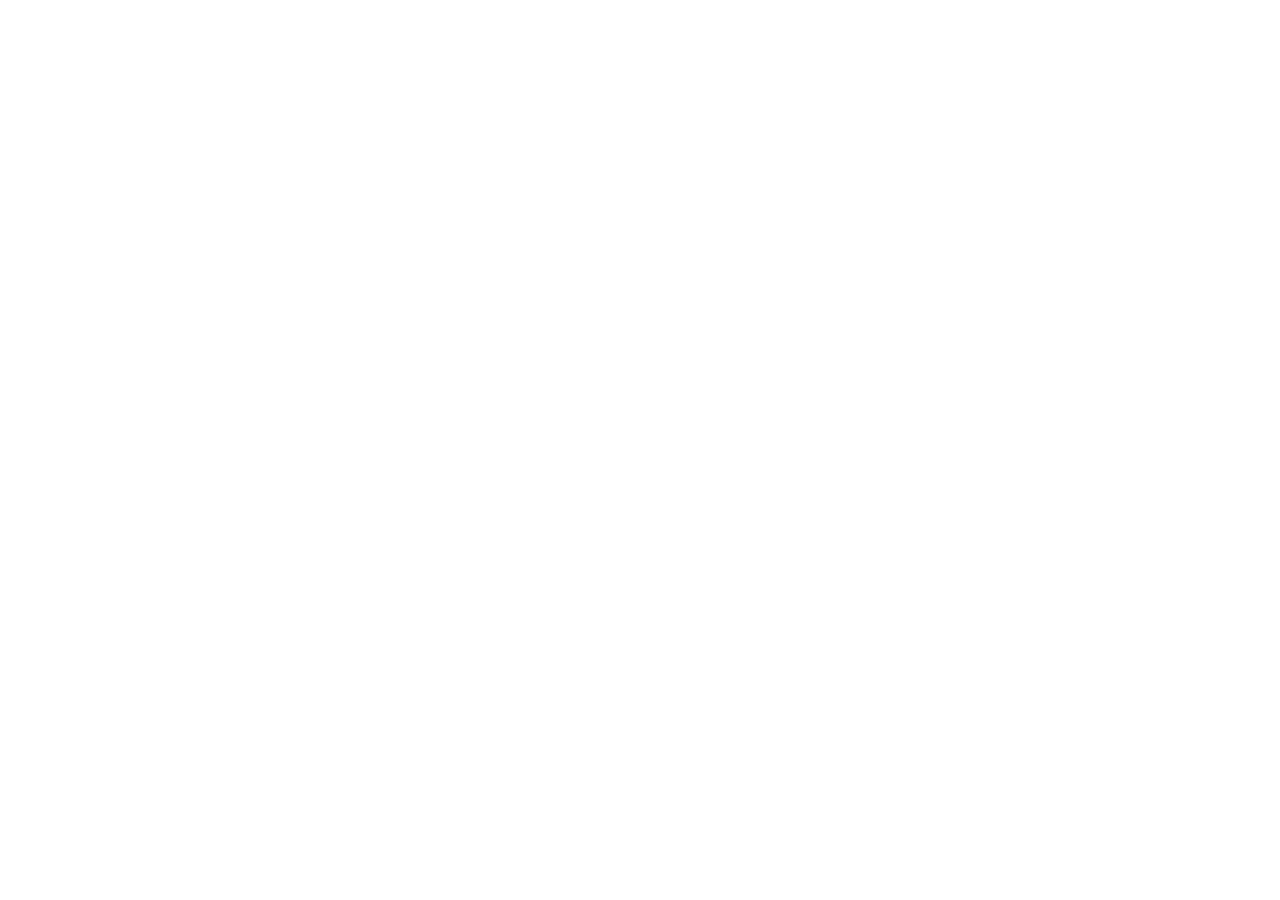
==== cases.html @ 2557eb44 "Updates" ====
<!DOCTYPE html>
<html lang="en">
  <head>
    <meta charset="UTF-8" />
    <meta name="viewport" content="width=device-width, initial-scale=1.0" />
    <title>THEOS IT Solutions - Case Studies</title>

    <script type="module" crossorigin src="/web/assets/cases-BDOZfWuF.js"></script>
    <link rel="modulepreload" crossorigin href="/web/assets/tailwindcss-ByQt3I36.js">
    <link rel="stylesheet" crossorigin href="/web/assets/tailwindcss-DubqBxiW.css">
  </head>
  <body>
    <div id="root"></div>

    <!-- Analytics -->
    <!-- Google tag (gtag.js) -->
    <script async src="https://www.googletagmanager.com/gtag/js?id=G-J3DT580KQK"></script>
    <script>
      window.dataLayer = window.dataLayer || [];
      function gtag(){dataLayer.push(arguments);}
      gtag('js', new Date());

      gtag('config', 'G-J3DT580KQK');
    </script>
    <!-- /Analytics -->

  </body>
</html>
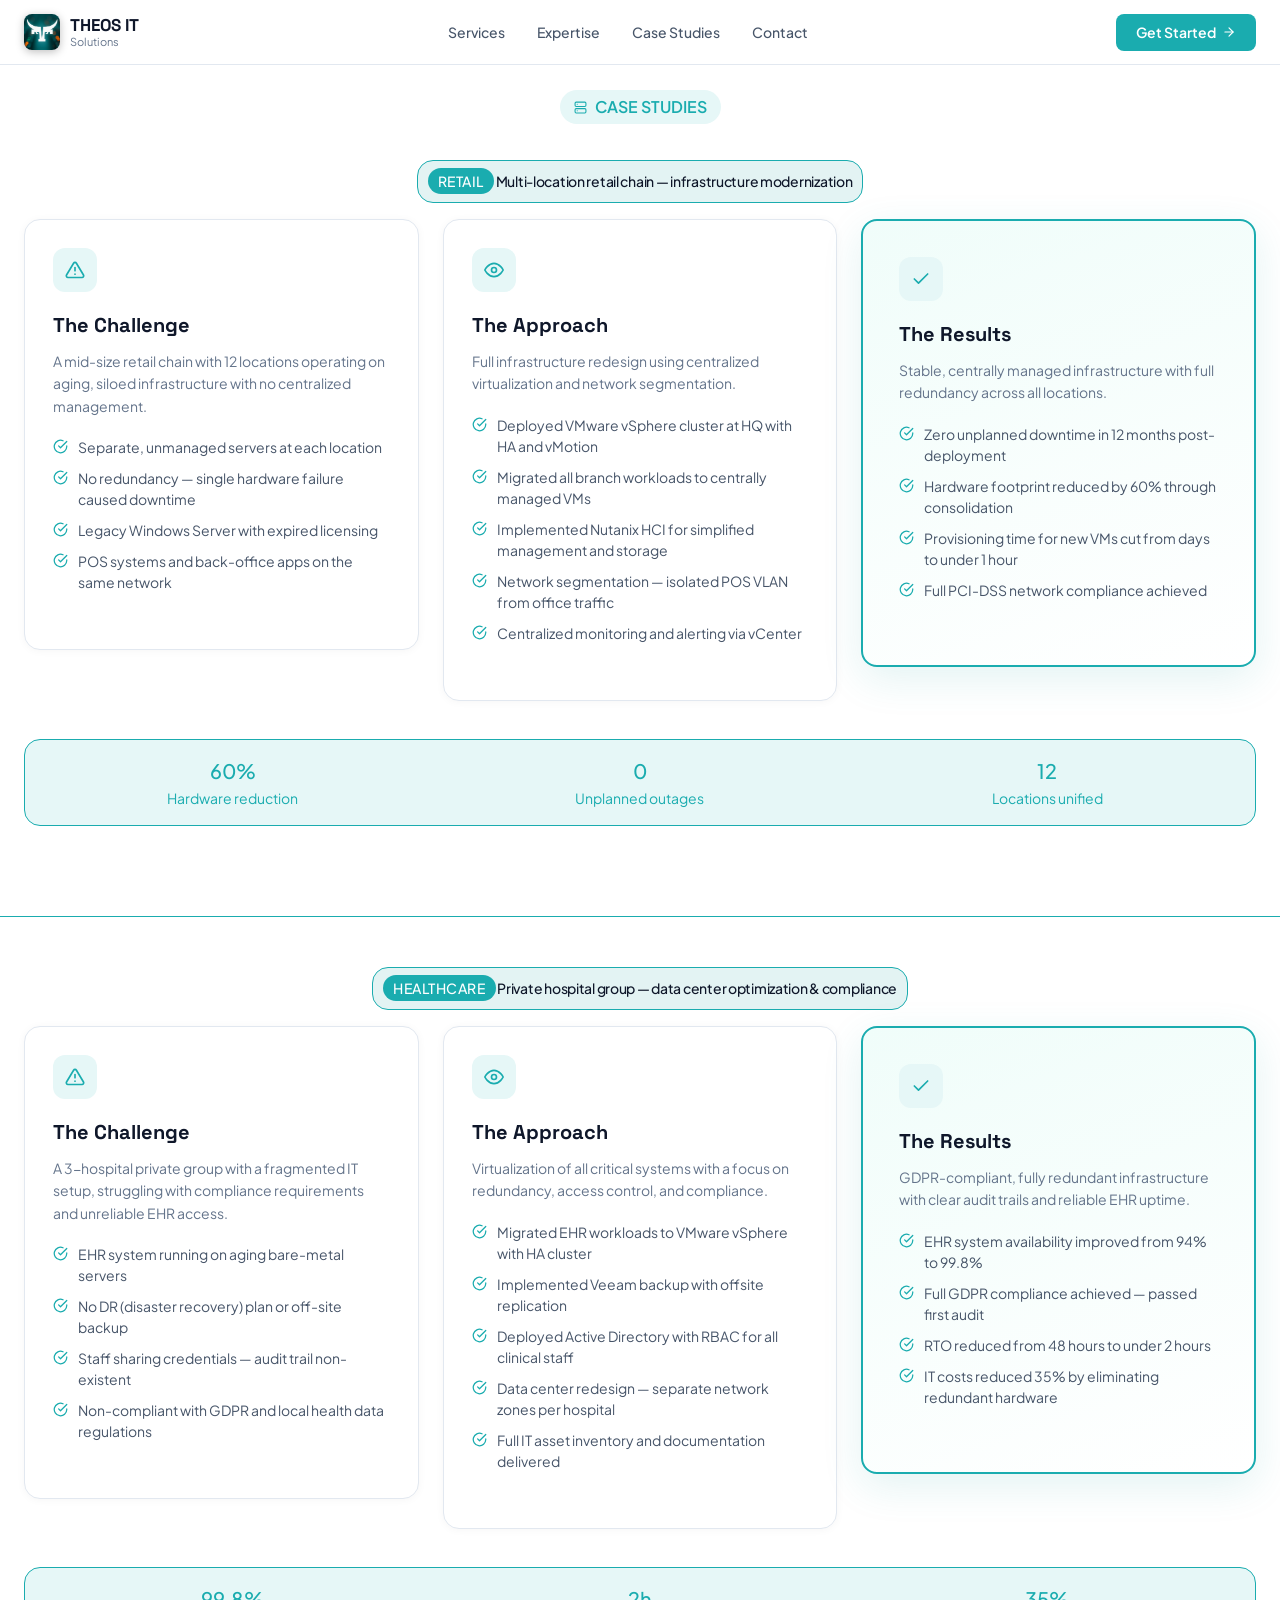
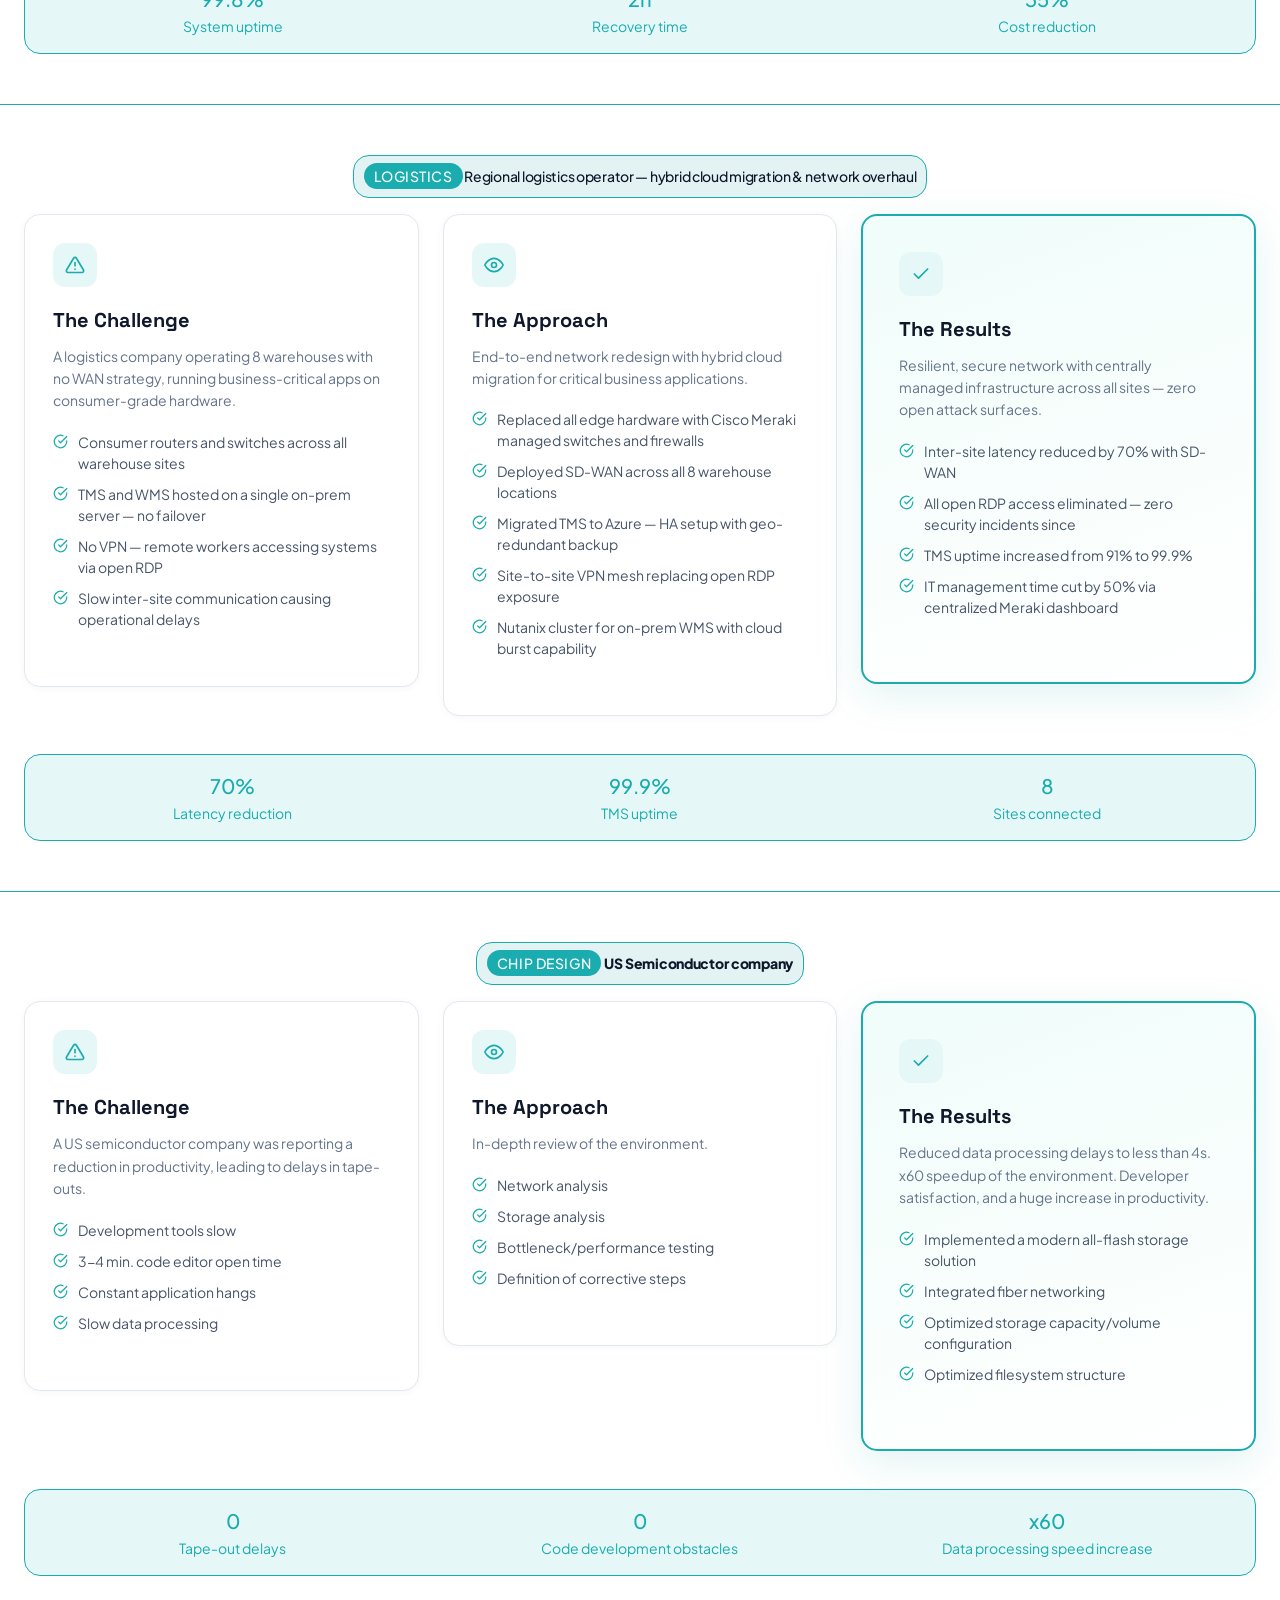
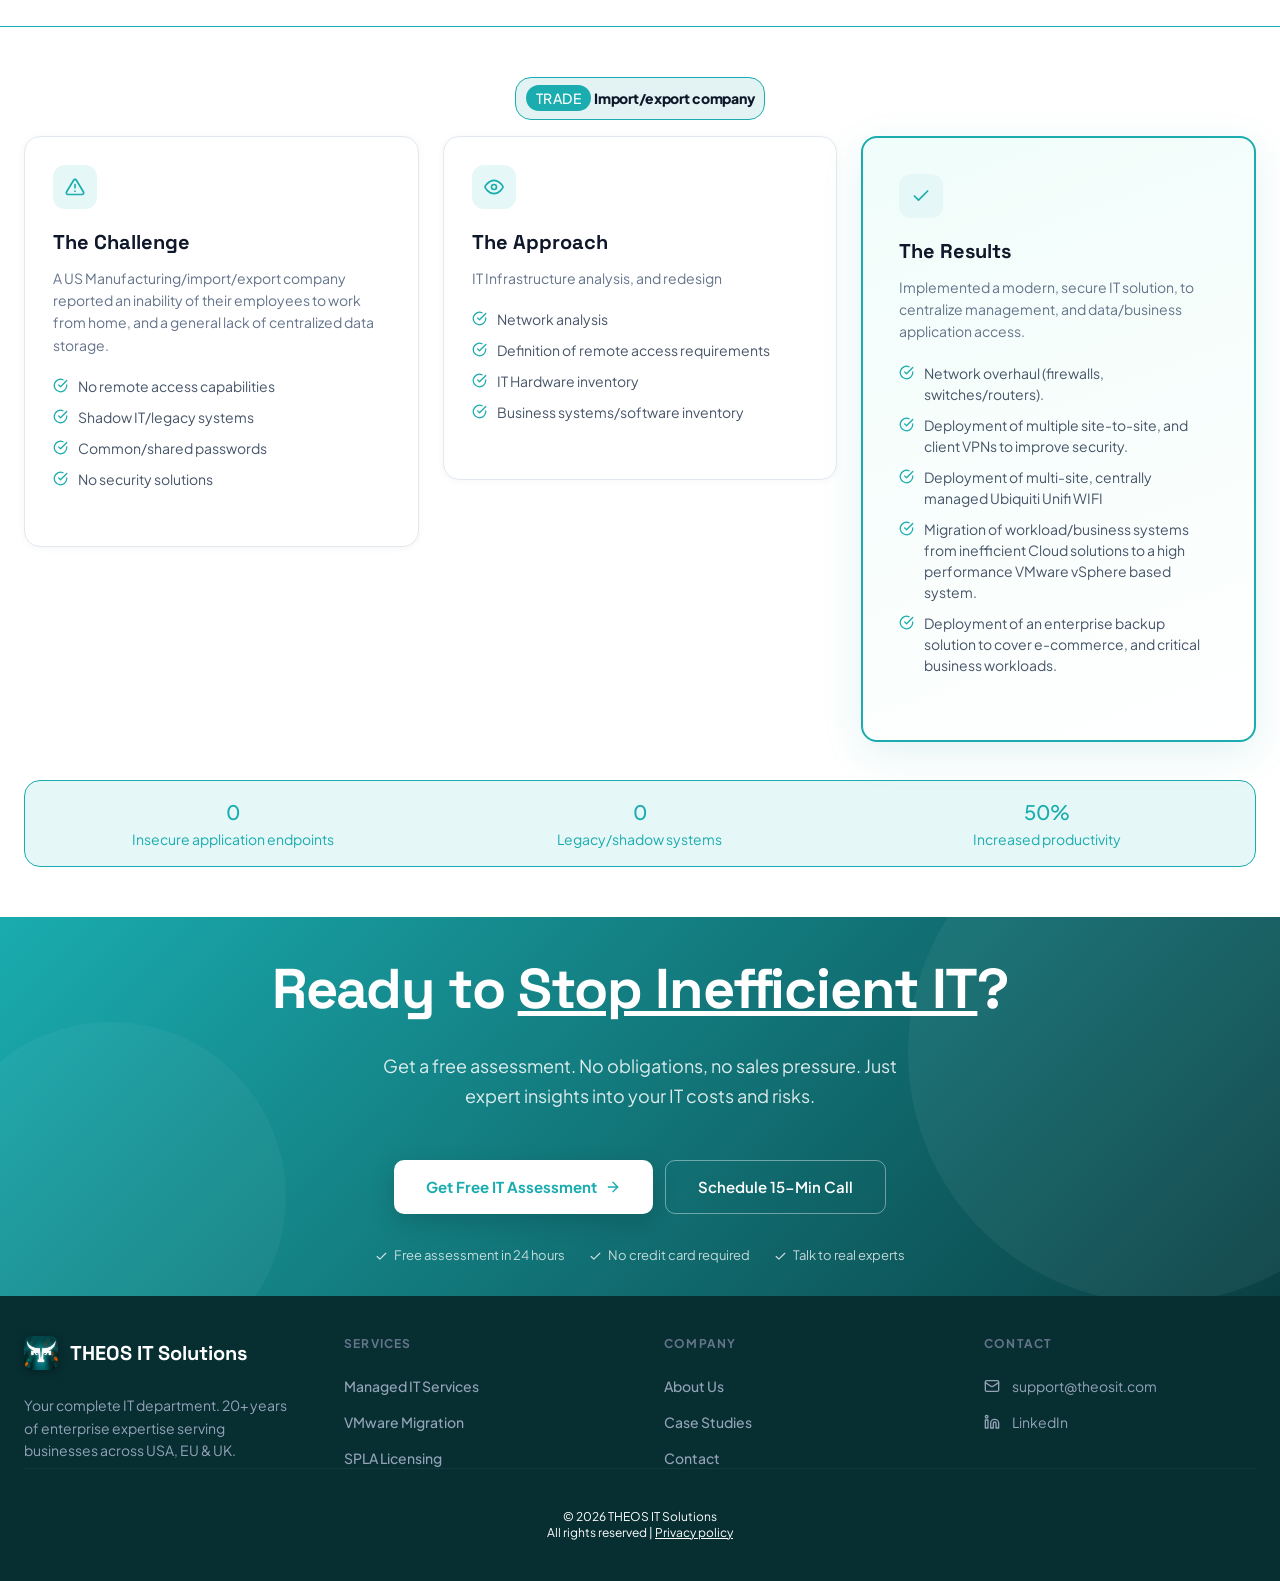
==== commit 6ca2db4f: "Updates" ====
--- a/cases.html
+++ b/cases.html
@@ -5,9 +5,9 @@
     <meta name="viewport" content="width=device-width, initial-scale=1.0" />
     <title>THEOS IT Solutions - Case Studies</title>
 
-    <script type="module" crossorigin src="/web/assets/cases-BDOZfWuF.js"></script>
-    <link rel="modulepreload" crossorigin href="/web/assets/tailwindcss-ByQt3I36.js">
-    <link rel="stylesheet" crossorigin href="/web/assets/tailwindcss-DubqBxiW.css">
+    <script type="module" crossorigin src="/assets/cases-BDOZfWuF.js"></script>
+    <link rel="modulepreload" crossorigin href="/assets/tailwindcss-ByQt3I36.js">
+    <link rel="stylesheet" crossorigin href="/assets/tailwindcss-DubqBxiW.css">
   </head>
   <body>
     <div id="root"></div>
--- a/assets/tailwindcss-DubqBxiW.css
+++ b/assets/tailwindcss-DubqBxiW.css
@@ -0,0 +1 @@
+@import "https://fonts.googleapis.com/css2?family=Plus+Jakarta+Sans:wght@400;500;600;700&family=Space+Grotesk:wght@500;600;700&display=swap";@tailwind base;@tailwind components;@tailwind utilities;*{box-sizing:border-box;margin:0;padding:0}html{scroll-behavior:smooth}body{font-family:Plus Jakarta Sans,sans-serif}.font-display{font-family:Space Grotesk,sans-serif}.teal-gradient{background:linear-gradient(135deg,#1aacaf 0%,#0a4044 100%)}.hero-gradient{background:linear-gradient(140deg,#072e31 0%,#0a3a3e 45%,#0d5558 100%)}.glass{-webkit-backdrop-filter:blur(16px);backdrop-filter:blur(16px);background:#ffffff12;border:1px solid #ffffff1f}.card-hover{transition:transform .2s,box-shadow .2s}.card-hover:hover{transform:translateY(-4px);box-shadow:0 20px 40px #0000001f}.btn-scale{transition:transform .15s,box-shadow .15s}.btn-scale:hover{transform:scale(1.03)}.btn-scale:active{transform:scale(.98)}.nav-link{position:relative}.nav-link:after{content:"";background:#1aacaf;width:0;height:2px;transition:width .2s;position:absolute;bottom:-2px;left:0}.nav-link:hover:after{width:100%}.badge-pulse{animation:3s ease-in-out infinite badgePulse}@keyframes badgePulse{0%,to{opacity:1}50%{opacity:.7}}.tech-badge{transition:all .2s}.tech-badge:hover{color:#1aacaf;background:#e4f7f7;border-color:#1aacaf;transform:scale(1.05)}.stat-num{font-family:Space Grotesk,sans-serif}.problem-card{border-left:4px solid #ef4444}.scrolled-nav{box-shadow:0 2px 24px #00000014}.featured-card{position:relative;overflow:visible}.featured-card:before{content:"";z-index:-1;background:linear-gradient(135deg,#1aacaf,#0a4044);border-radius:18px;position:absolute;inset:-2px}@media (width<=768px){.mobile-menu{display:none}.mobile-menu.open{z-index:999;background:#fff;flex-direction:column;gap:1rem;padding:1.5rem;display:flex;position:fixed;top:64px;left:0;right:0;box-shadow:0 8px 24px #0000001f}}.cs-industry-badge{letter-spacing:.04em;text-transform:uppercase;border-radius:100px;padding:4px 10px;font-size:clamp(14px,1vw,24px);font-weight:500}.badge-retail,.badge-health,.badge-logistics,.badge-chip{color:#fff;background:#1aacaf}.cs-stats{color:#1aacaf;background:#e6f7f7;border:.5px solid;border-radius:16px;grid-template-columns:repeat(3,1fr);gap:8px;margin-top:38px;padding:16px 8px;display:grid}.cs-stat{text-align:center}.cs-stat-num{color:#1aacaf;font-size:20px;font-weight:500}.cs-stat-label{color:#1aacaf;margin-top:2px;font-size:14px}.cs-border{text-align:center;background:#1b9b9e1f;border:.5px solid #1aacaf;border-radius:16px;padding:10px;display:inline-block}
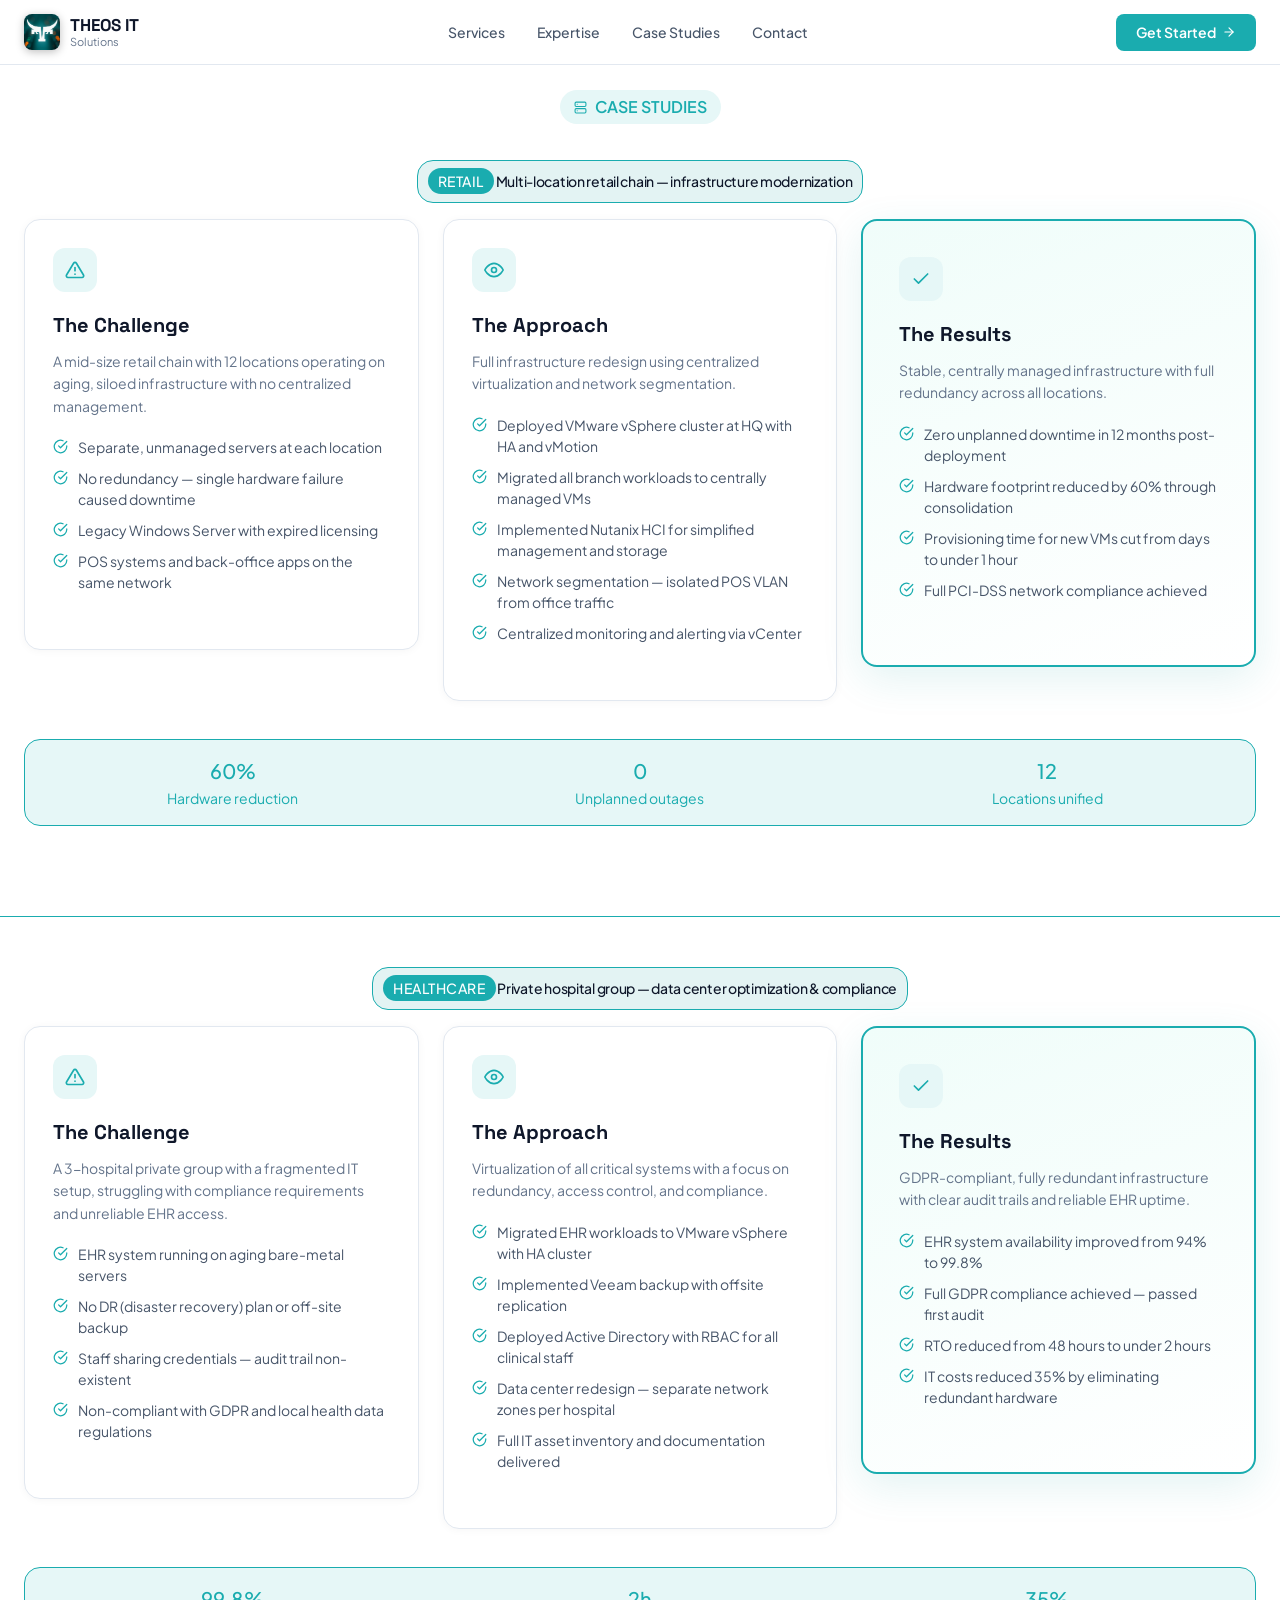
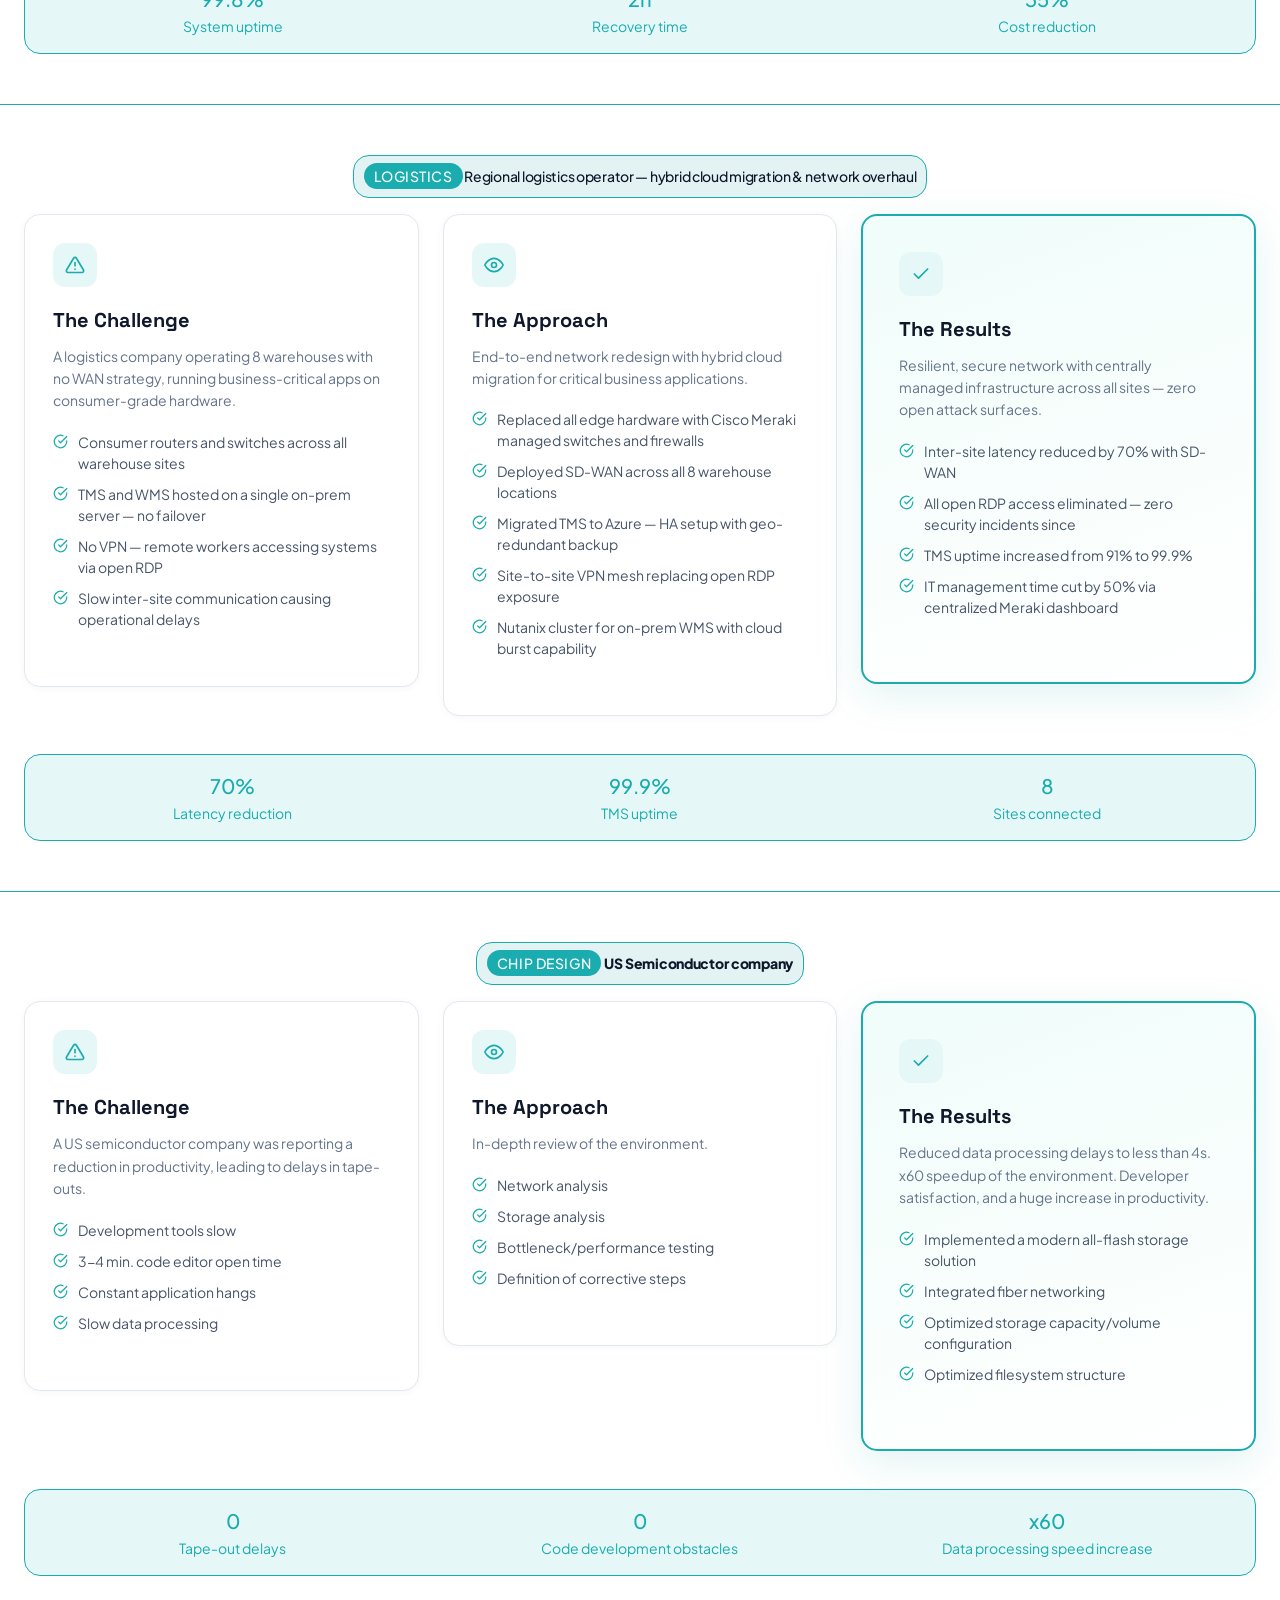
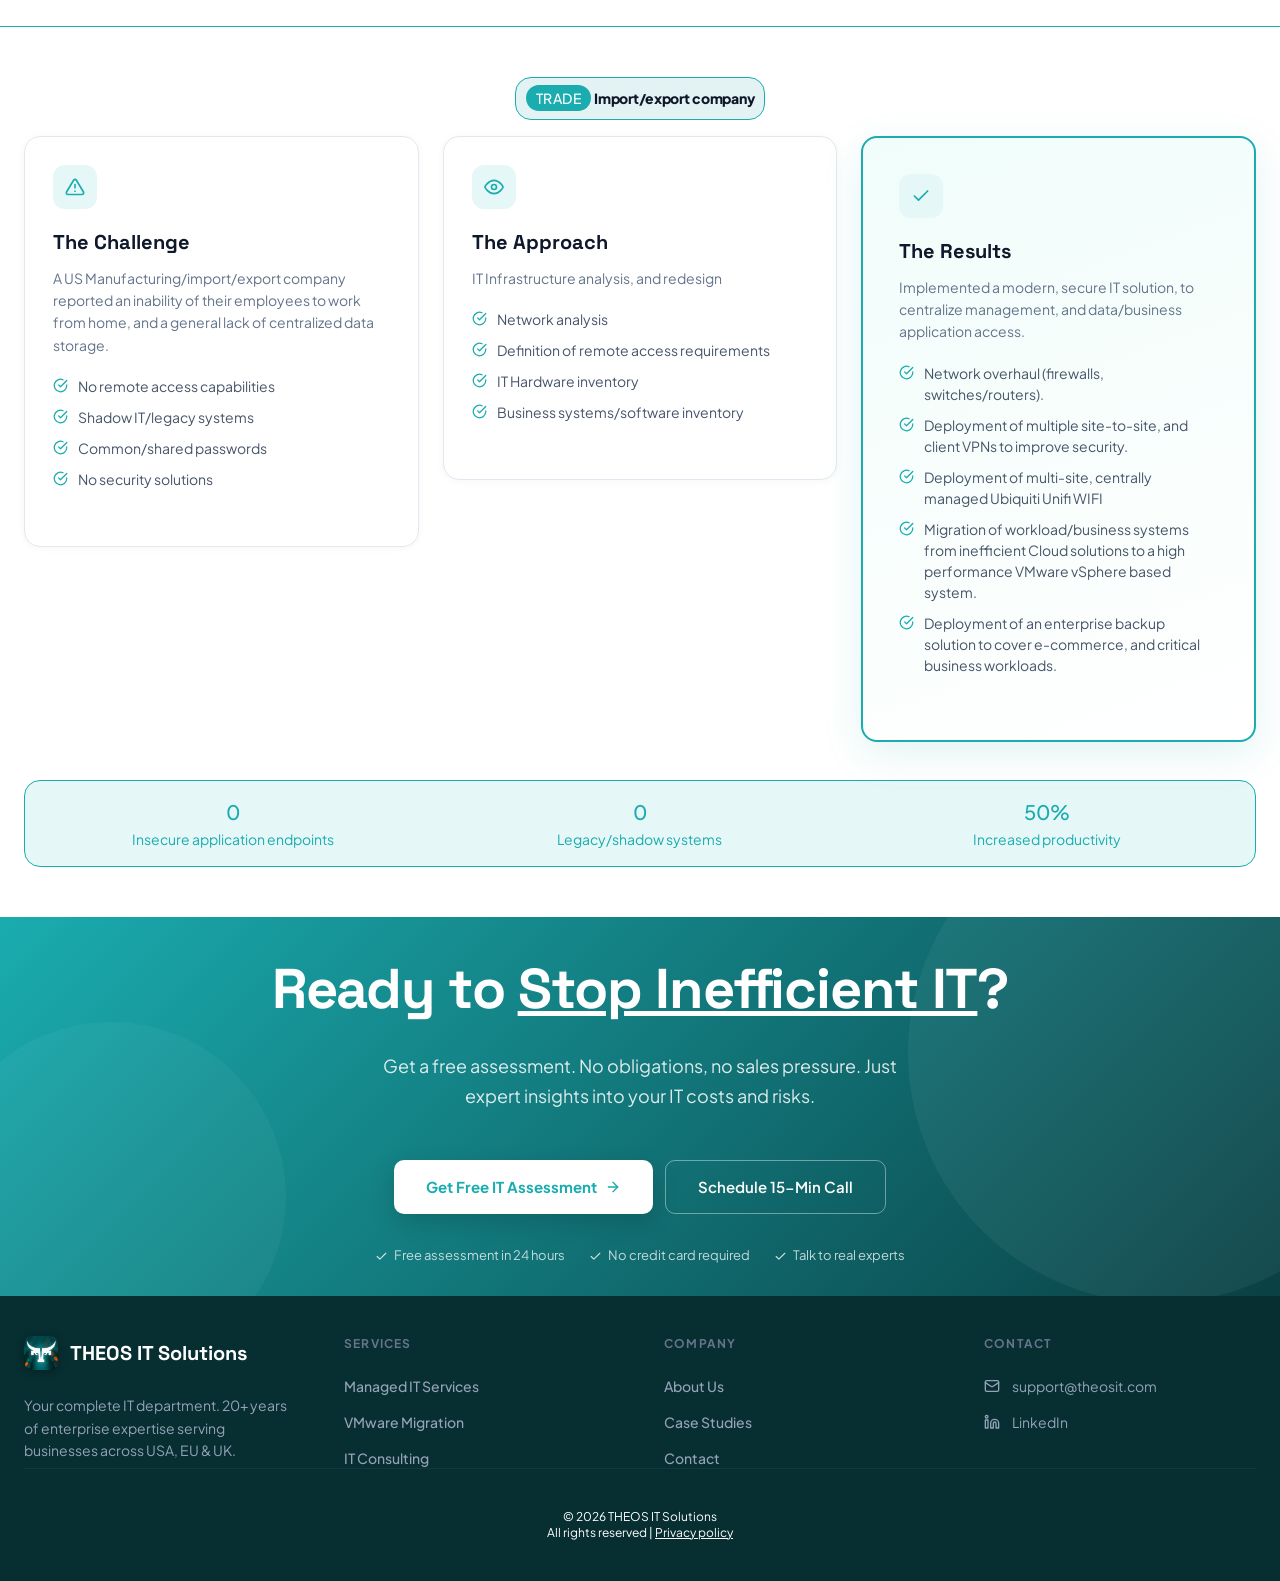
==== commit 9aa8085d: "Updates" ====
--- a/cases.html
+++ b/cases.html
@@ -5,7 +5,7 @@
     <meta name="viewport" content="width=device-width, initial-scale=1.0" />
     <title>THEOS IT Solutions - Case Studies</title>
 
-    <script type="module" crossorigin src="/assets/cases-BDOZfWuF.js"></script>
+    <script type="module" crossorigin src="/assets/cases-ws-rBuNX.js"></script>
     <link rel="modulepreload" crossorigin href="/assets/tailwindcss-ByQt3I36.js">
     <link rel="stylesheet" crossorigin href="/assets/tailwindcss-DubqBxiW.css">
   </head>
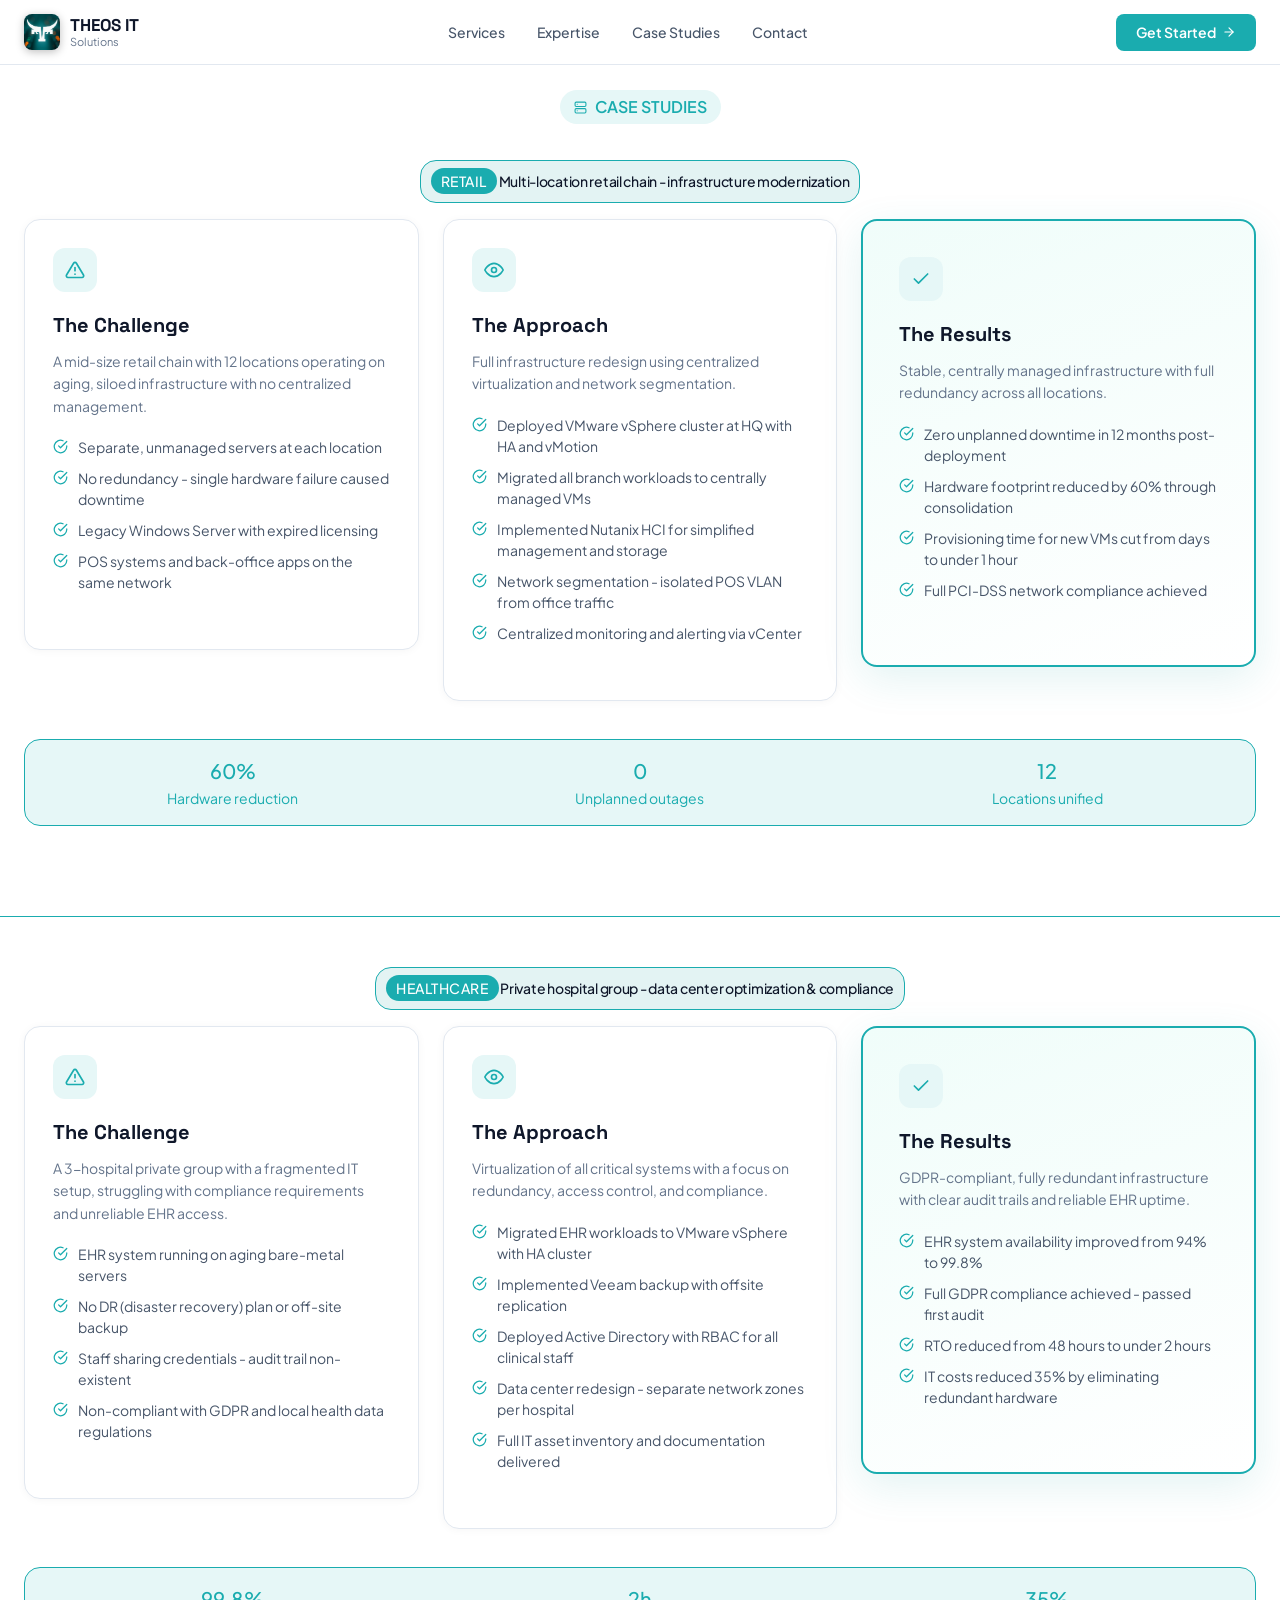
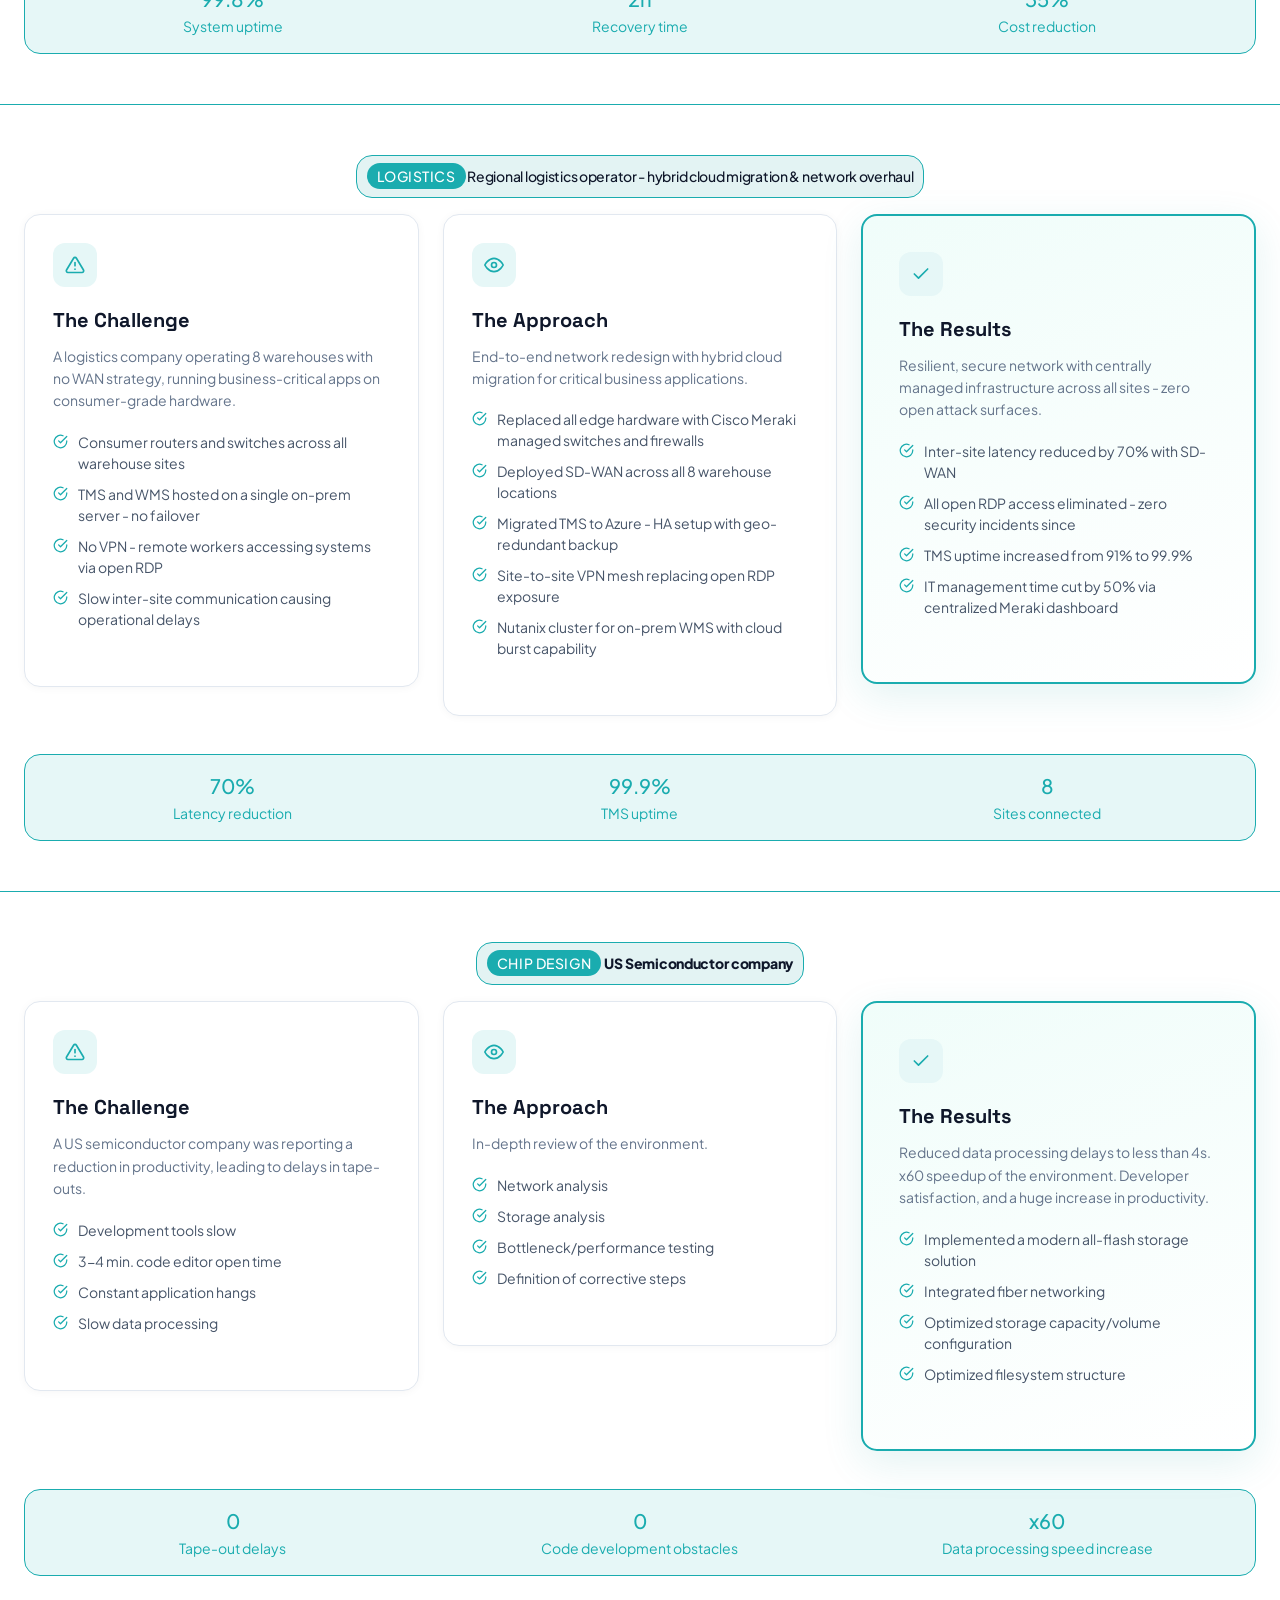
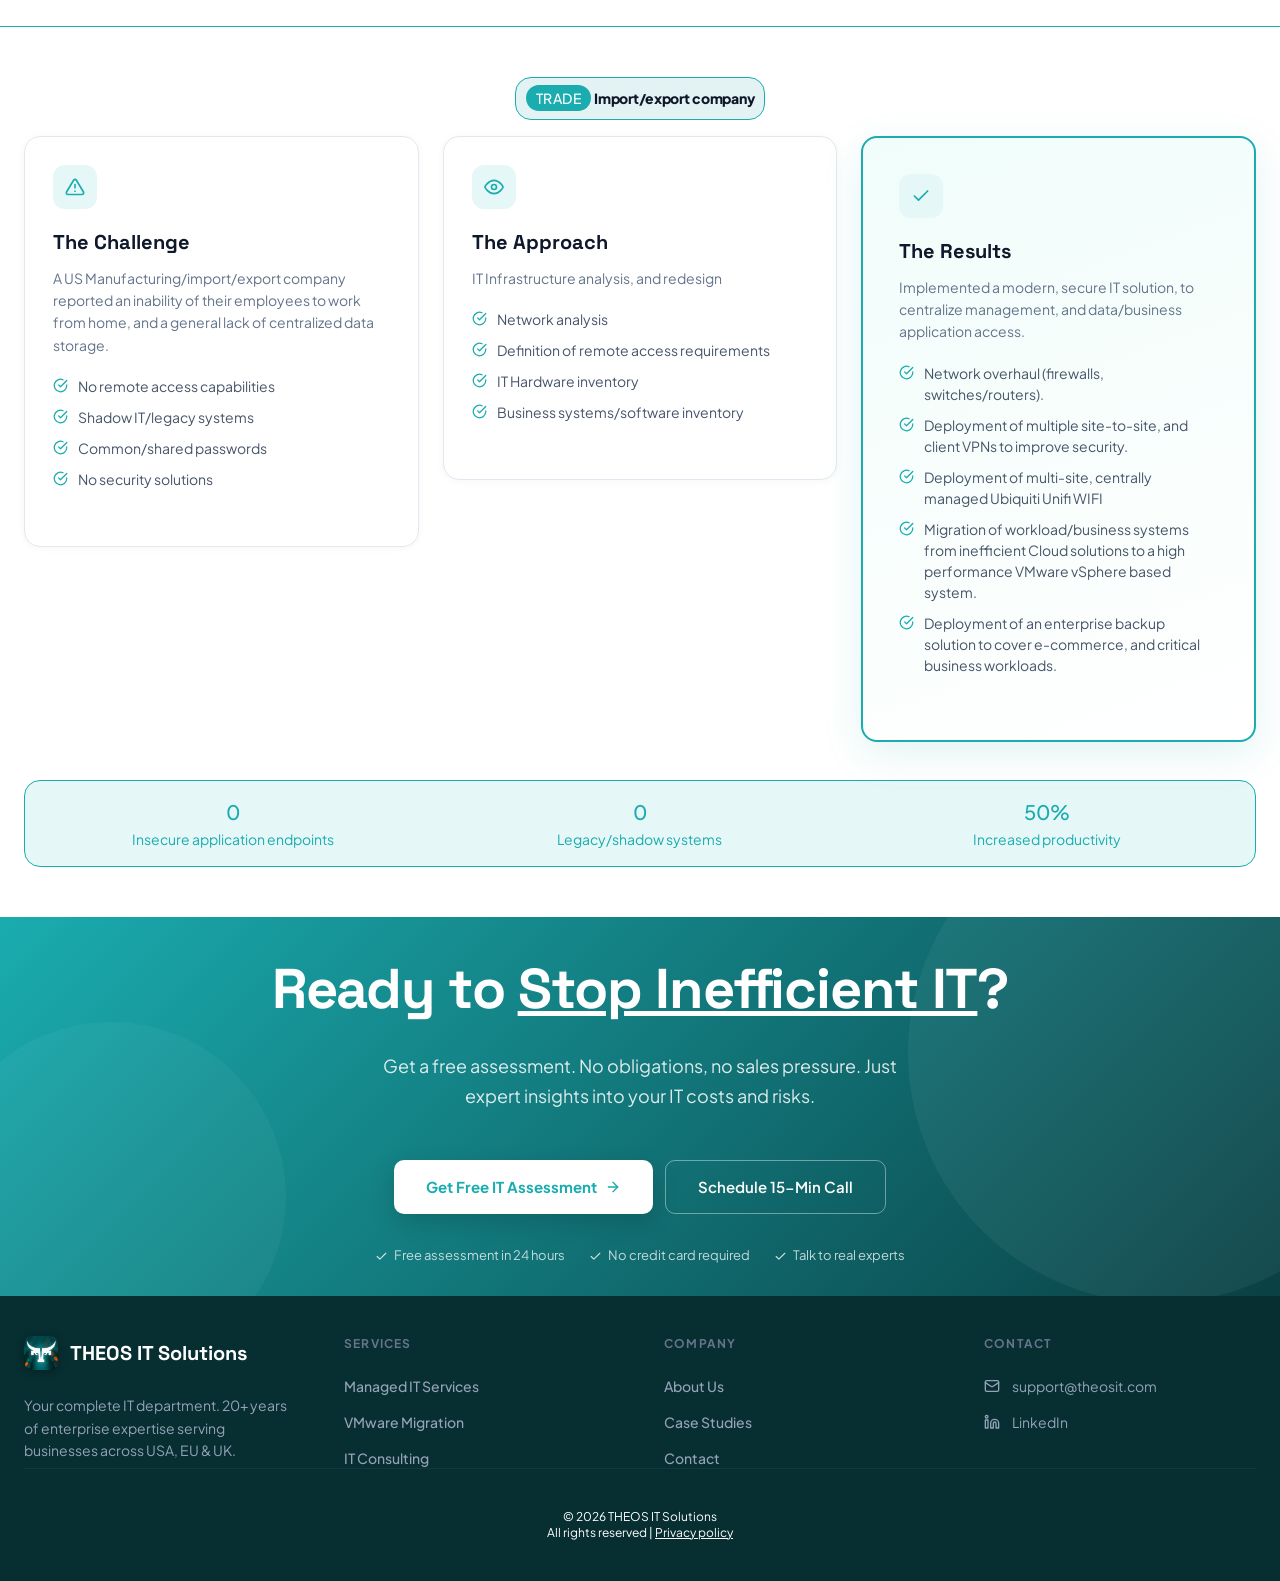
==== commit b5174b4b: "Updates" ====
--- a/cases.html
+++ b/cases.html
@@ -5,7 +5,7 @@
     <meta name="viewport" content="width=device-width, initial-scale=1.0" />
     <title>THEOS IT Solutions - Case Studies</title>
 
-    <script type="module" crossorigin src="/assets/cases-ws-rBuNX.js"></script>
+    <script type="module" crossorigin src="/assets/cases-c1T8rESZ.js"></script>
     <link rel="modulepreload" crossorigin href="/assets/tailwindcss-ByQt3I36.js">
     <link rel="stylesheet" crossorigin href="/assets/tailwindcss-DubqBxiW.css">
   </head>
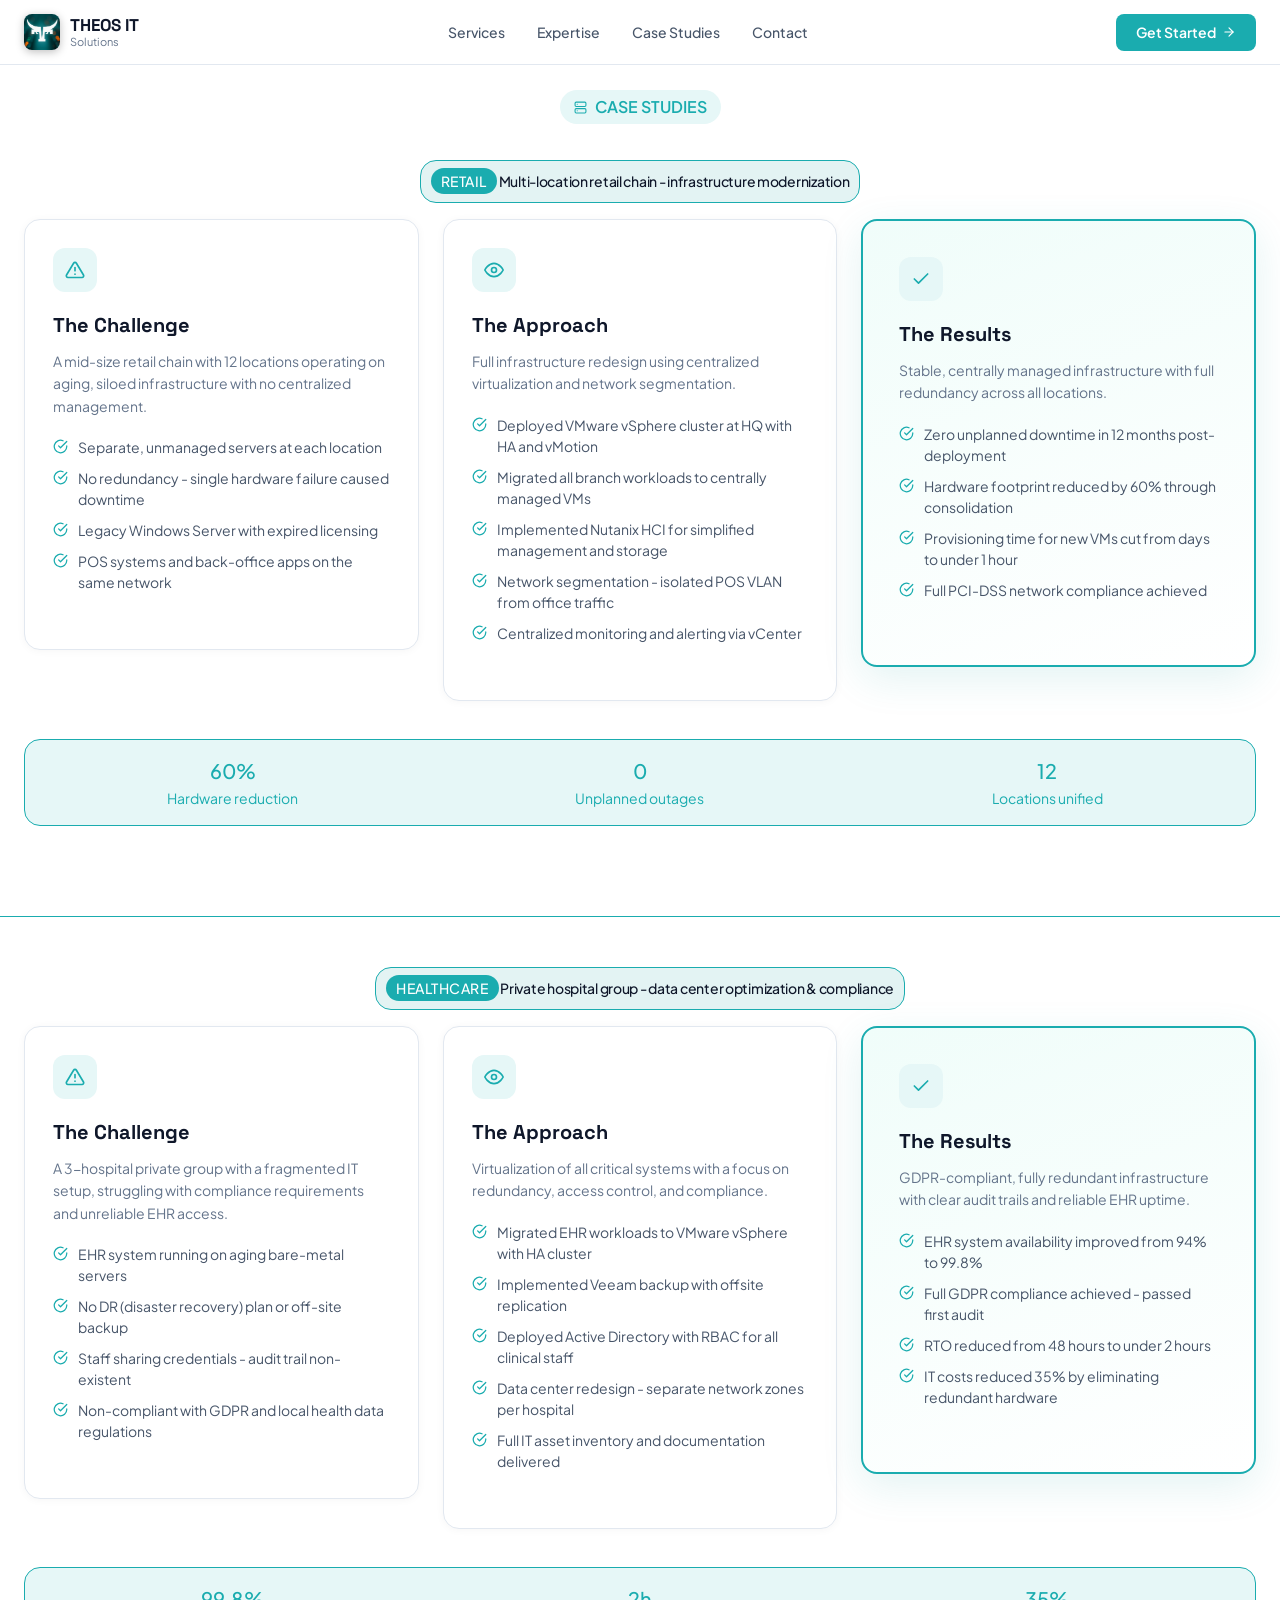
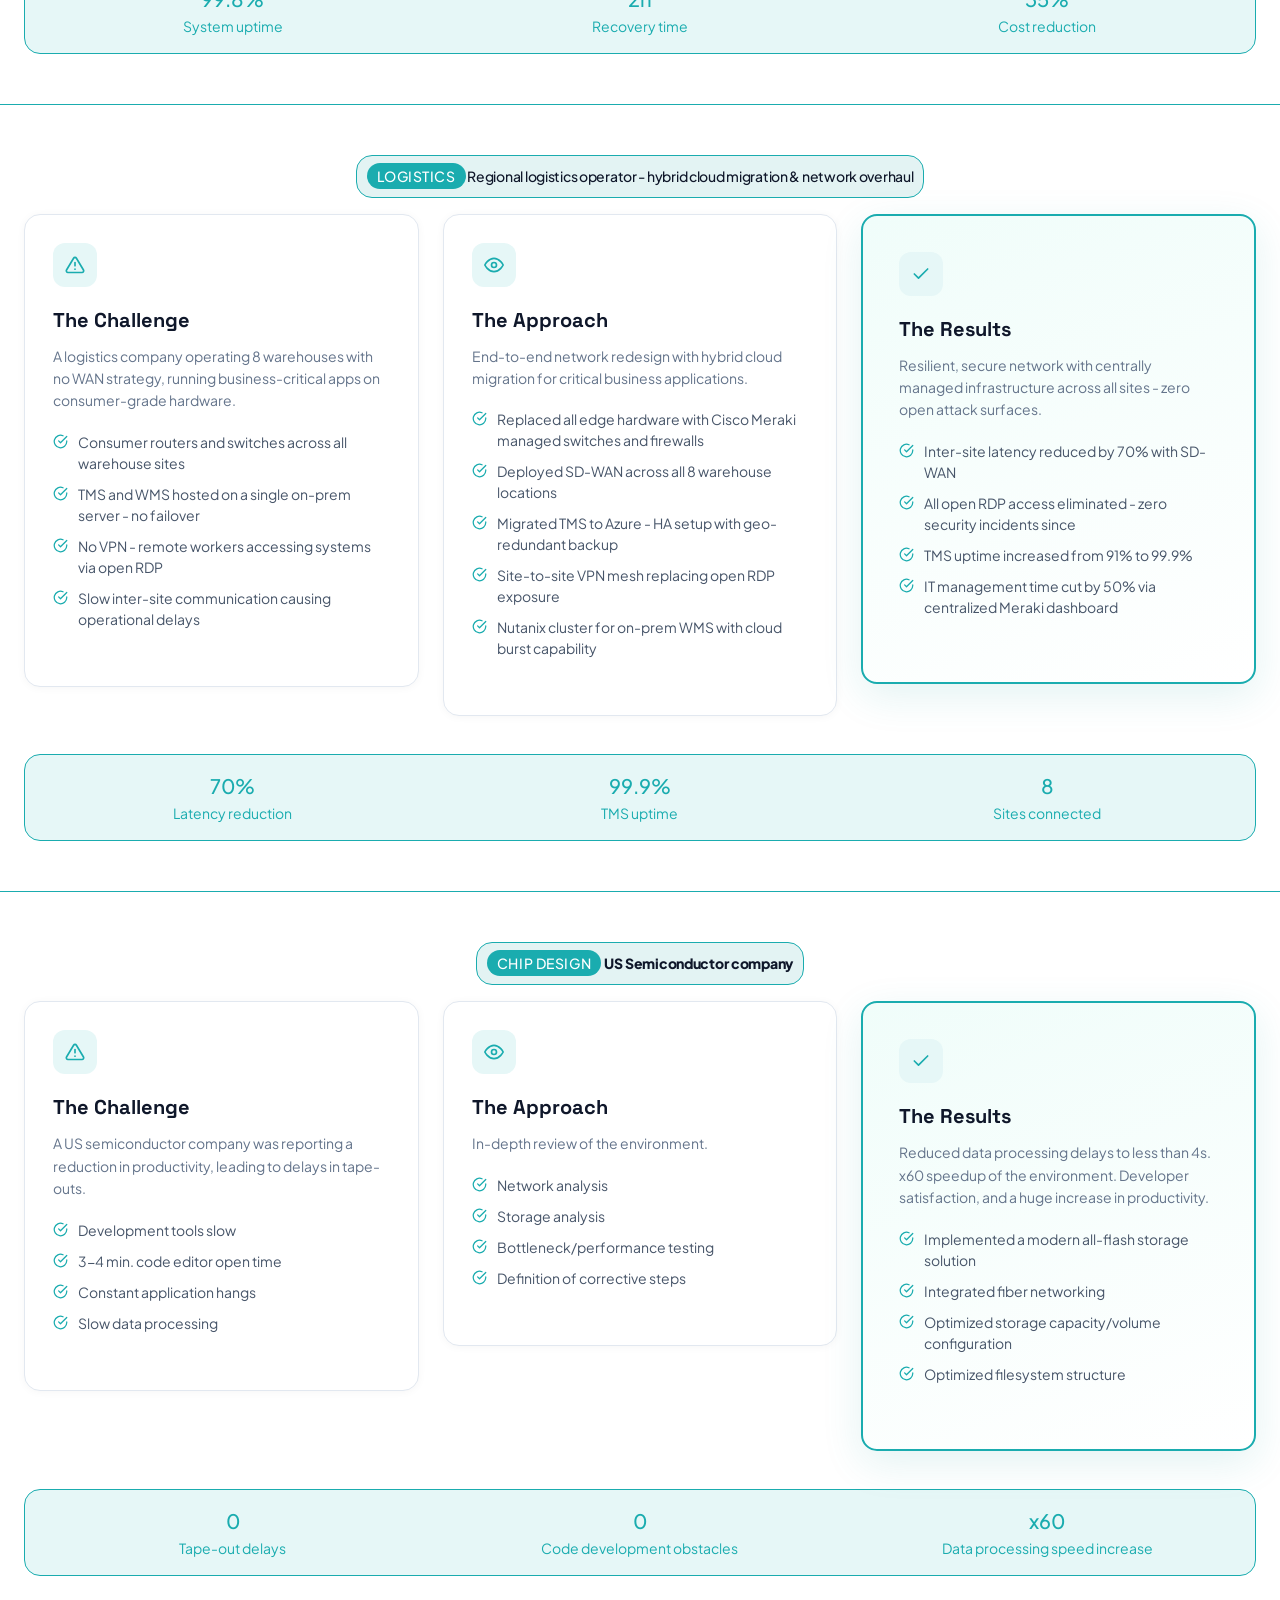
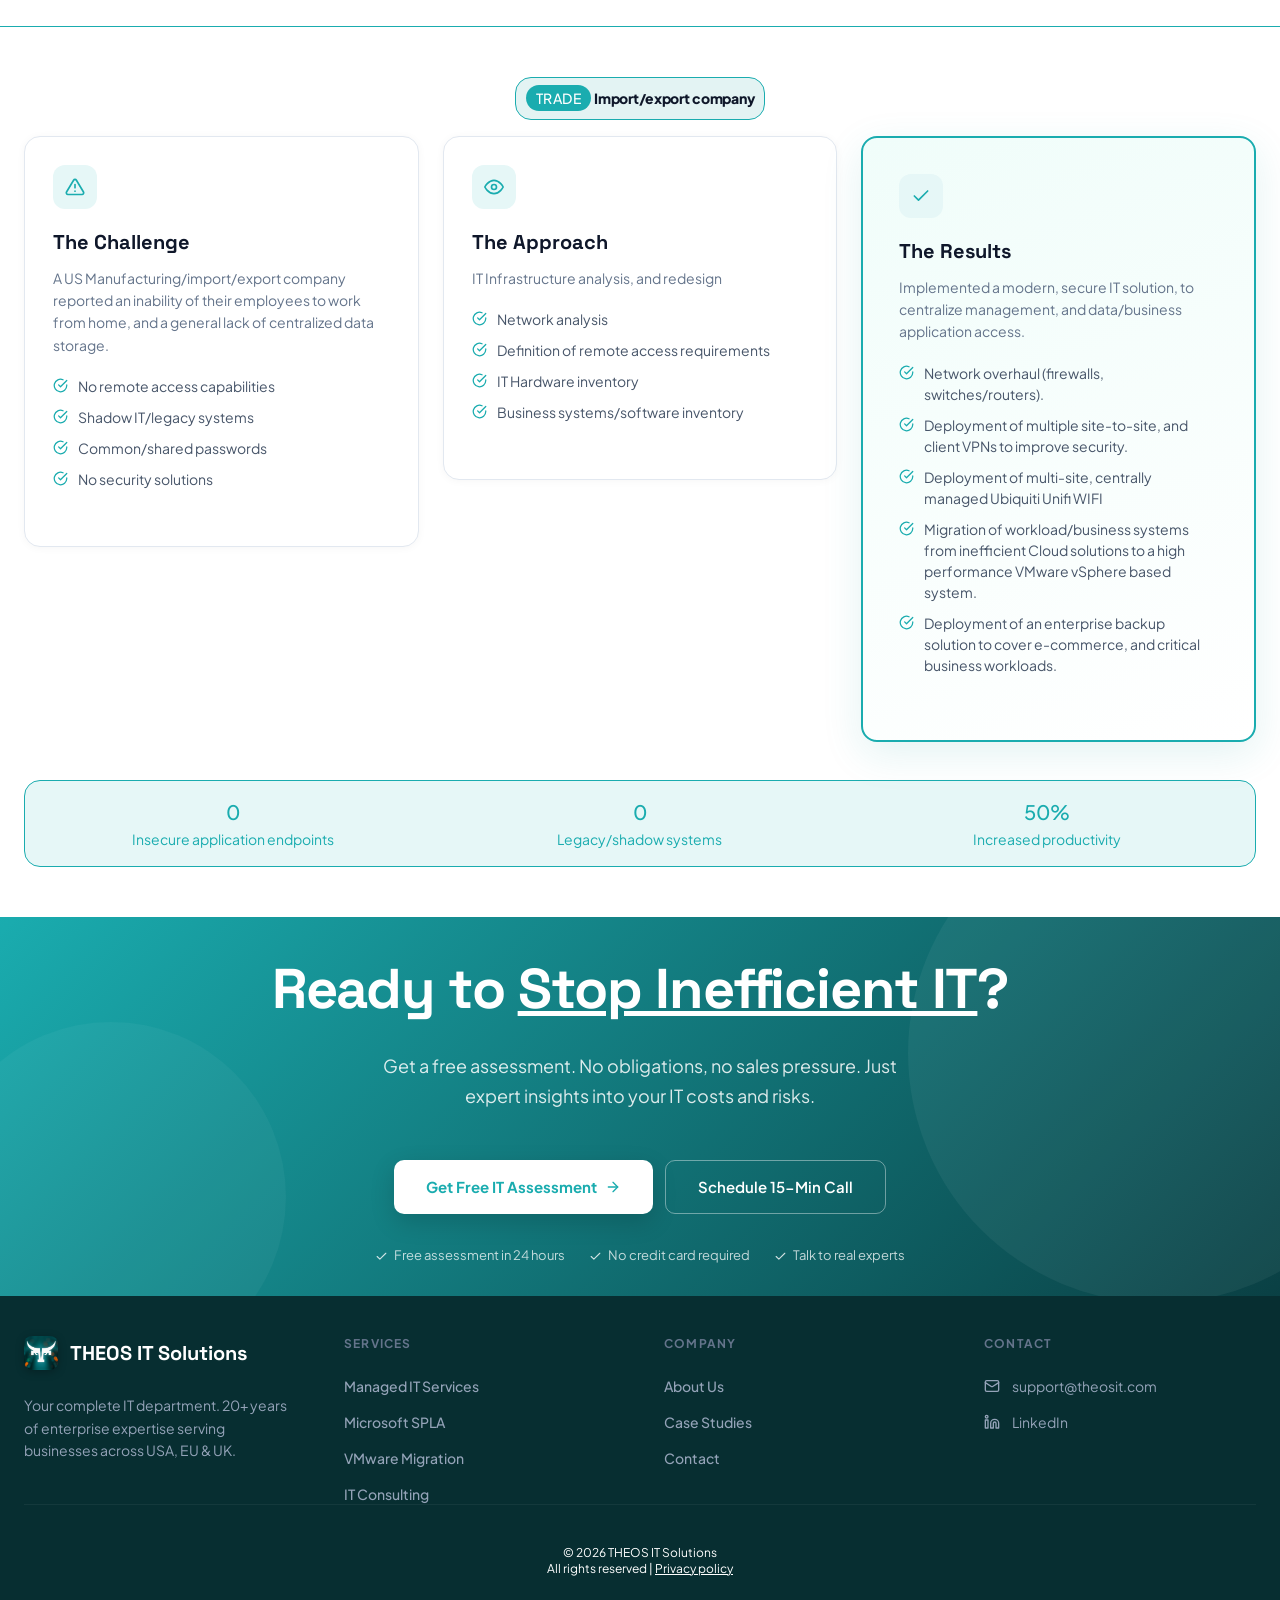
==== commit 88db838f: "Updates" ====
--- a/cases.html
+++ b/cases.html
@@ -5,8 +5,8 @@
     <meta name="viewport" content="width=device-width, initial-scale=1.0" />
     <title>THEOS IT Solutions - Case Studies</title>
 
-    <script type="module" crossorigin src="/assets/cases-c1T8rESZ.js"></script>
-    <link rel="modulepreload" crossorigin href="/assets/tailwindcss-ByQt3I36.js">
+    <script type="module" crossorigin src="/assets/cases-BwbQbHlc.js"></script>
+    <link rel="modulepreload" crossorigin href="/assets/tailwindcss-f8BarAMy.js">
     <link rel="stylesheet" crossorigin href="/assets/tailwindcss-DubqBxiW.css">
   </head>
   <body>
